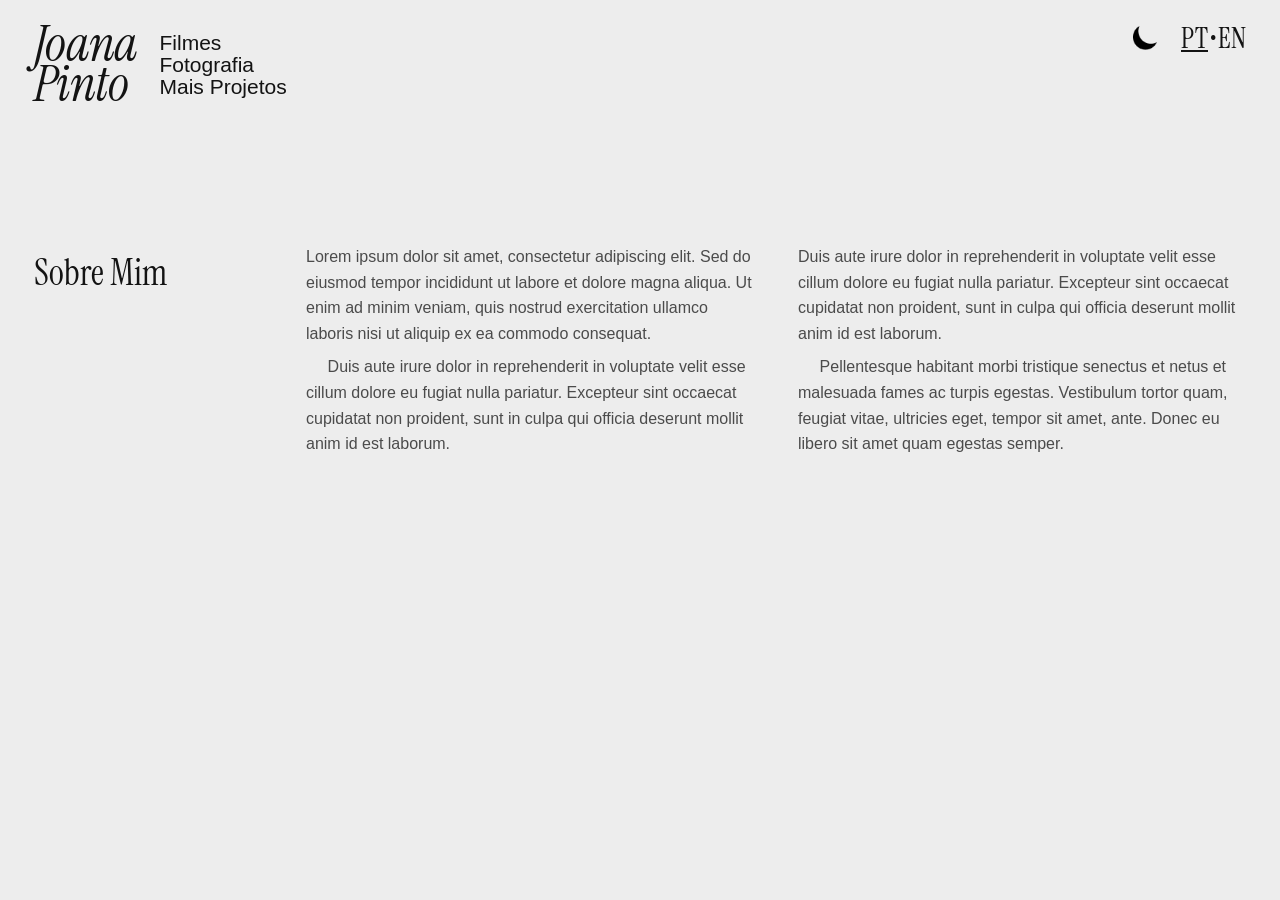
==== index.html @ e05574d4 "initial commit" ====
<!DOCTYPE html>
<html lang="pt">
<head>
    <meta charset="UTF-8">
    <meta name="viewport" content="width=device-width, initial-scale=1.0">
    <title>Joana Pinto | Portfolio</title>
    <link rel="icon" type="image/png" href="assets/icons/favicon.png">
    <link rel="preconnect" href="https://fonts.googleapis.com">
    <link rel="preconnect" href="https://fonts.gstatic.com" crossorigin>
    <link href="https://fonts.googleapis.com/css2?family=Instrument+Serif:ital@0;1&display=swap" rel="stylesheet">
    <link rel="stylesheet" href="styles/styles.css">
</head>
<body>
    <div class="page">
        <header class="site-header">
            <div class="brand">
                <div class="brand-name" data-i18n-html="brand.name">Joana<br>Pinto</div>
                <nav class="primary-nav">
                    <a href="pages/filmes.html" data-i18n="nav.filmes">Filmes</a>
                    <a href="pages/fotografia.html" data-i18n="nav.fotografia">Fotografia</a>
                    <a href="pages/mais-projetos.html" data-i18n="nav.projetos">Mais Projetos</a>
                </nav>
            </div>
            <div class="header-tools">
                <button class="theme-toggle" type="button" aria-label="Toggle theme" data-theme-toggle>
                    <img src="assets/icons/sun.png" alt="" class="icon icon-sun" aria-hidden="true">
                    <img src="assets/icons/moon.png" alt="" class="icon icon-moon" aria-hidden="true">
                </button>
                <button class="lang-toggle" type="button" data-lang-toggle>PT<span aria-hidden="true">&bull;</span>EN</button>
            </div>
        </header>

        <main>
            <section class="about" id="sobre">
                <h1 data-i18n="home.aboutTitle">Sobre Mim</h1>
                <div class="about-columns">
                    <div class="about-column">
                        <p data-i18n="home.about.p1">
                            Lorem ipsum dolor sit amet, consectetur adipiscing elit. Sed do eiusmod tempor
                            incididunt ut labore et dolore magna aliqua. Ut enim ad minim veniam, quis nostrud
                            exercitation ullamco laboris nisi ut aliquip ex ea commodo consequat.
                        </p>
                        <p class="indented" data-i18n="home.about.p2">
                            Duis aute irure dolor in reprehenderit in voluptate velit esse cillum dolore eu fugiat
                            nulla pariatur. Excepteur sint occaecat cupidatat non proident, sunt in culpa qui officia
                            deserunt mollit anim id est laborum.
                        </p>
                    </div>
                    <div class="about-column">
                        <p data-i18n="home.about.p3">
                            Duis aute irure dolor in reprehenderit in voluptate velit esse cillum dolore eu fugiat
                            nulla pariatur. Excepteur sint occaecat cupidatat non proident, sunt in culpa qui officia
                            deserunt mollit anim id est laborum.
                        </p>
                        <p class="indented" data-i18n="home.about.p4">
                            Pellentesque habitant morbi tristique senectus et netus et malesuada fames ac turpis
                            egestas. Vestibulum tortor quam, feugiat vitae, ultricies eget, tempor sit amet, ante.
                            Donec eu libero sit amet quam egestas semper.
                        </p>
                    </div>
                </div>
            </section>
        </main>
    </div>
    <script src="js/main.js"></script>
</body>
</html>
---- styles/styles.css ----
* {
	box-sizing: border-box;
	margin: 0;
	padding: 0;
}

:root {
	--bg: #ededed;
	--ink: #131313;
	--ink-muted: #4b4b4b;
	--paper: #f6f4f0;
	--paper-glow: #fbfaf7;
	--accent: #0d0d0d;
	--border: rgba(10, 10, 10, 0.12);
	--max-width: 1160px;
}

body {
	font-family: "Helvetica Neue", Helvetica, Arial, sans-serif;
	color: var(--ink);
	background: var(--bg);
	min-height: 100vh;
	line-height: 1.6;
	transition: background-color 320ms ease, color 320ms ease;
}

body.theme-dark {
	--bg: #121110;
	--ink: #ededed;
	--ink-muted: #d4d4d4;
	--border: rgba(237, 237, 237, 0.35);
}

.page {
	max-width: none;
	margin: 0;
	padding: 24px 34px 96px;
}

.site-header {
	display: flex;
	align-items: flex-start;
	justify-content: space-between;
	gap: 24px;
}

.brand {
	display: flex;
	align-items: flex-start;
	gap: 22px;
}

.brand-name {
	font-family: "Instrument Serif", "Times New Roman", serif;
	font-size: 50px;
	line-height: 0.8;
	letter-spacing: -0.7px;
	font-style: italic;
}

.primary-nav {
	display: flex;
	flex-direction: column;
	gap: 0;
	font-size: 21px;
	font-family: "Helvetica Neue", Helvetica, Arial, sans-serif;
	font-weight: 400;
	line-height: 1.05;
	margin-top: 8px;
}

.primary-nav a {
	color: var(--ink);
	text-decoration: none;
}

.primary-nav a:hover,
.primary-nav a:focus {
	text-decoration: underline;
}

.header-tools {
	display: flex;
	align-items: center;
	gap: 20px;
}

.theme-toggle {
	display: inline-flex;
	align-items: center;
	justify-content: center;
	width: 30px;
	height: 30px;
	position: relative;
	overflow: hidden;
	padding: 0;
	border: 0;
	background: transparent;
	cursor: pointer;
}

.theme-toggle .icon {
	position: absolute;
	inset: 0;
	width: 28px;
	height: 28px;
	object-fit: contain;
	transition: opacity 360ms ease, transform 360ms ease, filter 360ms ease;
}

.theme-toggle .icon-moon {
	width: 24px;
	height: 24px;
	inset: 2px;
}

body:not(.theme-dark) .theme-toggle .icon-sun {
	opacity: 0;
	transform: scale(0.88);
}

body:not(.theme-dark) .theme-toggle .icon-moon {
	opacity: 1;
	transform: scale(1);
}

body.theme-dark .theme-toggle .icon-moon {
	opacity: 0;
	transform: scale(0.88);
}

body.theme-dark .theme-toggle .icon-sun {
	opacity: 1;
	transform: scale(1);
}

body.theme-dark .theme-toggle .icon {
	filter: invert(1);
}

.lang-toggle {
	font-family: "Instrument Serif", "Times New Roman", serif;
	font-size: 28px;
	background: none;
	border: none;
	color: var(--ink);
	letter-spacing: 0;
	line-height: 1;
	cursor: pointer;
}

.lang-toggle .lang-sep {
	padding: 0 1px;
}

.lang-option {
	text-decoration: none;
}

.lang-option.is-active {
	text-decoration: underline;
	text-underline-offset: 2px;
}

.about {
	margin-top: 140px;
	display: grid;
	grid-template-columns: minmax(150px, 220px) 1fr;
	gap: 52px;
	align-items: start;
}

.about h1 {
	font-family: "Instrument Serif", "Times New Roman", serif;
	font-size: 36px;
	font-weight: 400;
}

.about-columns {
	display: grid;
	grid-template-columns: repeat(2, minmax(0, 1fr));
	gap: 44px;
	color: var(--ink-muted);
	font-size: 16px;
}

.about-column {
	display: flex;
	flex-direction: column;
	gap: 8px;
}

.about-columns p {
	max-width: none;
}

.about-columns .indented {
	text-indent: 1.35em;
}

.page-title {
	font-family: "Instrument Serif", "Times New Roman", serif;
	font-size: 56px;
	line-height: 0.9;
	letter-spacing: -0.6px;
	font-style: italic;
	font-weight: 400;
}

.filmes-brand {
	gap: 22px;
}

.brand-home-link {
	text-decoration: none;
	color: inherit;
}

.films-list {
	margin-top: 106px;
	border-bottom: 2px solid var(--ink);
}

.films-list-title {
	font-family: "Instrument Serif", "Times New Roman", serif;
	font-size: 64px;
	font-style: italic;
	font-weight: 400;
	line-height: 0.9;
	margin-bottom: 22px;
}

.film-row {
	display: grid;
	grid-template-columns: 270px minmax(120px, 160px) minmax(280px, 540px);
	gap: 16px;
	align-items: start;
	padding: 13px 0;
	border-bottom: 2px solid var(--ink);
}

.film-row:last-child {
	border-bottom: none;
}

.film-thumb {
	width: 100%;
	height: 176px;
	object-fit: cover;
	filter: grayscale(100%);
}

.film-name {
	font-family: "Instrument Serif", "Times New Roman", serif;
	font-weight: 400;
	font-size: 48px;
	line-height: 1;
}

.film-copy {
	font-size: 16px;
	line-height: 1.2;
	font-weight: 400;
	letter-spacing: 0;
	max-width: 340px;
	margin-left: 170px;
}

.primary-nav a,
.lang-toggle,
.about h1,
.about-columns,
.films-list,
.films-list-title,
.film-row,
.film-name,
.film-copy {
	transition: color 360ms ease, border-color 360ms ease, background-color 360ms ease;
}

@media (max-width: 900px) {
	.page {
		padding: 14px 24px 72px;
	}

	.site-header {
		flex-direction: column;
		align-items: flex-start;
	}

	.brand {
		width: 100%;
		justify-content: space-between;
		gap: 24px;
		flex-wrap: wrap;
	}

	.primary-nav {
		font-size: 19px;
		gap: 1px;
	}

	.about {
		margin-top: 96px;
		grid-template-columns: 1fr;
		gap: 32px;
	}

	.about-columns {
		grid-template-columns: 1fr 1fr;
		gap: 34px;
	}

	.films-list {
		margin-top: 78px;
	}

	.films-list-title {
		font-size: 40px;
	}

	.film-row {
		grid-template-columns: 220px minmax(120px, 140px) 1fr;
	}

	.film-thumb {
		height: 160px;
	}

	.film-name {
		font-size: 42px;
	}

	.film-copy {
		font-size: 15px;
		max-width: 300px;
		margin-left: 88px;
		line-height: 1.2;
	}
}

@media (max-width: 640px) {
	.page {
		padding: 10px 20px 56px;
	}

	.brand {
		flex-direction: column;
		align-items: flex-start;
	}

	.header-tools {
		width: 100%;
		justify-content: space-between;
	}

	.about-columns {
		grid-template-columns: 1fr;
	}

	.about-columns p {
		max-width: none;
	}

	.page-title {
		font-size: 44px;
	}

	.filmes-brand {
		gap: 10px;
	}

	.films-list {
		margin-top: 62px;
	}

	.films-list-title {
		font-size: 36px;
		margin-bottom: 8px;
	}

	.film-row {
		grid-template-columns: 1fr;
		gap: 10px;
	}

	.film-thumb {
		height: 230px;
	}

	.film-name {
		font-size: 38px;
	}

	.film-copy {
		font-size: 16px;
		max-width: none;
		margin-left: 0;
		line-height: 1.15;
	}
}
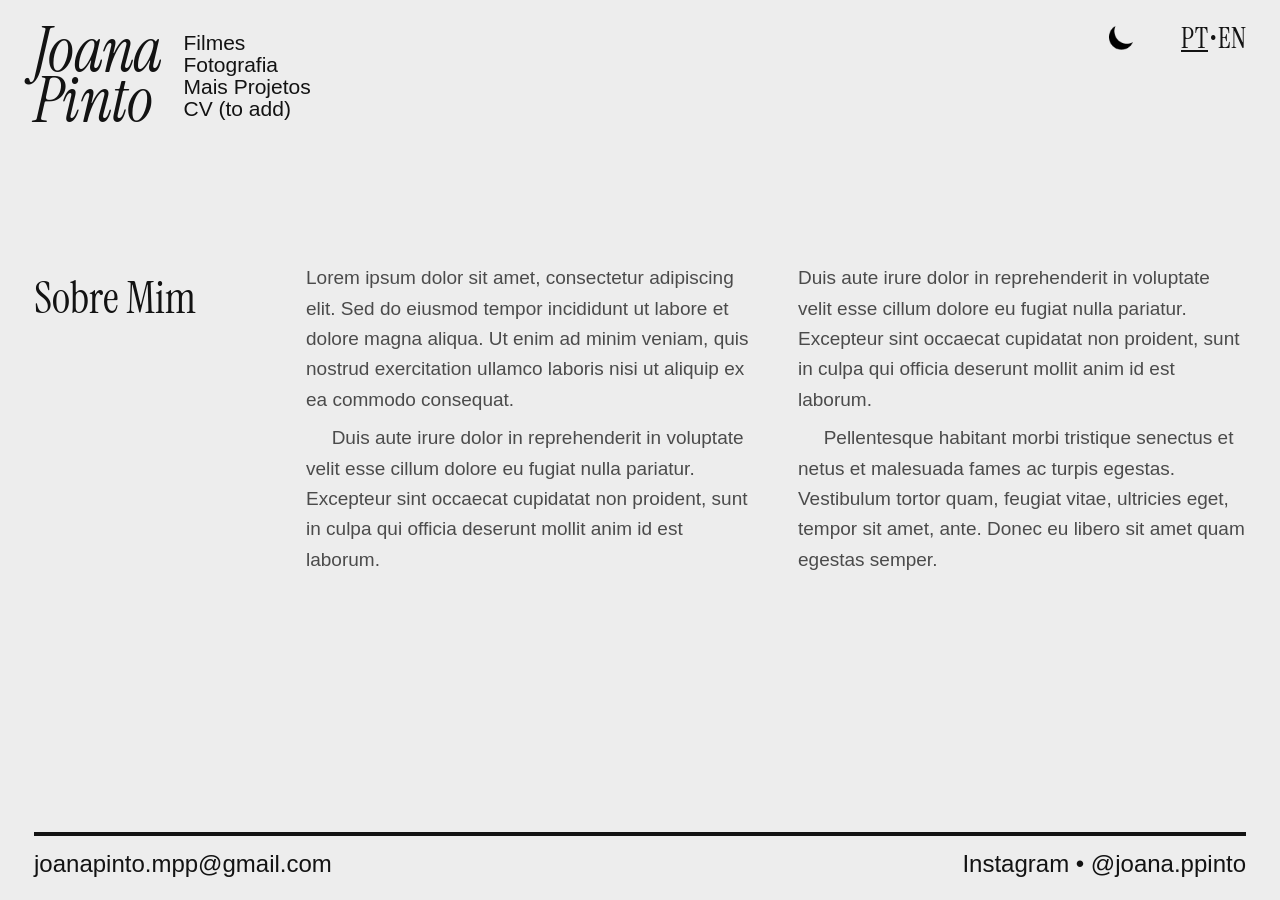
==== commit 721db57d: "some project pages added, skeleton of the site finished" ====
--- a/index.html
+++ b/index.html
@@ -3,6 +3,13 @@
 <head>
     <meta charset="UTF-8">
     <meta name="viewport" content="width=device-width, initial-scale=1.0">
+    <script>
+        (() => {
+            const stored = localStorage.getItem("joana-theme");
+            const dark = stored ? stored === "dark" : window.matchMedia("(prefers-color-scheme: dark)").matches;
+            if (dark) document.documentElement.classList.add("theme-dark");
+        })();
+    </script>
     <title>Joana Pinto | Portfolio</title>
     <link rel="icon" type="image/png" href="assets/icons/favicon.png">
     <link rel="preconnect" href="https://fonts.googleapis.com">
@@ -10,7 +17,7 @@
     <link href="https://fonts.googleapis.com/css2?family=Instrument+Serif:ital@0;1&display=swap" rel="stylesheet">
     <link rel="stylesheet" href="styles/styles.css">
 </head>
-<body>
+<body class="home-page">
     <div class="page">
         <header class="site-header">
             <div class="brand">
@@ -19,6 +26,7 @@
                     <a href="pages/filmes.html" data-i18n="nav.filmes">Filmes</a>
                     <a href="pages/fotografia.html" data-i18n="nav.fotografia">Fotografia</a>
                     <a href="pages/mais-projetos.html" data-i18n="nav.projetos">Mais Projetos</a>
+                    <a href="#" data-cv-download data-i18n="nav.cv">CV</a>
                 </nav>
             </div>
             <div class="header-tools">
@@ -61,6 +69,10 @@
                 </div>
             </section>
         </main>
+		<footer class="site-footer">
+			<p class="site-footer-item">joanapinto.mpp@gmail.com</p>
+			<p class="site-footer-item">Instagram • @joana.ppinto</p>
+		</footer>
     </div>
     <script src="js/main.js"></script>
 </body>
--- a/styles/styles.css
+++ b/styles/styles.css
@@ -13,6 +13,13 @@
 	--accent: #0d0d0d;
 	--border: rgba(10, 10, 10, 0.12);
 	--max-width: 1160px;
+	--theme-transition: 220ms ease-in-out;
+	--rule-thickness: 4px;
+}
+
+html.theme-no-transition,
+html.theme-no-transition * {
+	transition: none !important;
 }
 
 body {
@@ -20,11 +27,13 @@
 	color: var(--ink);
 	background: var(--bg);
 	min-height: 100vh;
+	display: flex;
 	line-height: 1.6;
-	transition: background-color 320ms ease, color 320ms ease;
-}
-
-body.theme-dark {
+	transition: background-color var(--theme-transition), color var(--theme-transition);
+}
+
+body.theme-dark,
+html.theme-dark body {
 	--bg: #121110;
 	--ink: #ededed;
 	--ink-muted: #d4d4d4;
@@ -34,7 +43,11 @@
 .page {
 	max-width: none;
 	margin: 0;
-	padding: 24px 34px 96px;
+	padding: 24px 34px 24px;
+	width: 100%;
+	display: flex;
+	flex-direction: column;
+	min-height: 100vh;
 }
 
 .site-header {
@@ -52,10 +65,12 @@
 
 .brand-name {
 	font-family: "Instrument Serif", "Times New Roman", serif;
-	font-size: 50px;
+	font-size: 62px;
 	line-height: 0.8;
 	letter-spacing: -0.7px;
 	font-style: italic;
+	position: relative;
+	top: 2px;
 }
 
 .primary-nav {
@@ -82,7 +97,7 @@
 .header-tools {
 	display: flex;
 	align-items: center;
-	gap: 20px;
+	gap: 44px;
 }
 
 .theme-toggle {
@@ -172,7 +187,7 @@
 
 .about h1 {
 	font-family: "Instrument Serif", "Times New Roman", serif;
-	font-size: 36px;
+	font-size: 44px;
 	font-weight: 400;
 }
 
@@ -181,7 +196,7 @@
 	grid-template-columns: repeat(2, minmax(0, 1fr));
 	gap: 44px;
 	color: var(--ink-muted);
-	font-size: 16px;
+	font-size: 19px;
 }
 
 .about-column {
@@ -218,7 +233,7 @@
 
 .films-list {
 	margin-top: 106px;
-	border-bottom: 2px solid var(--ink);
+	border-bottom: 0;
 }
 
 .films-list-title {
@@ -227,16 +242,16 @@
 	font-style: italic;
 	font-weight: 400;
 	line-height: 0.9;
-	margin-bottom: 22px;
+	margin-bottom: 12px;
 }
 
 .film-row {
 	display: grid;
 	grid-template-columns: 270px minmax(120px, 160px) minmax(280px, 540px);
-	gap: 16px;
+	gap: 24px;
 	align-items: start;
 	padding: 13px 0;
-	border-bottom: 2px solid var(--ink);
+	border-bottom: var(--rule-thickness) solid var(--ink);
 }
 
 .film-row:last-child {
@@ -247,7 +262,6 @@
 	width: 100%;
 	height: 176px;
 	object-fit: cover;
-	filter: grayscale(100%);
 }
 
 .film-name {
@@ -255,6 +269,30 @@
 	font-weight: 400;
 	font-size: 48px;
 	line-height: 1;
+}
+
+.project-title-group {
+	display: flex;
+	flex-direction: column;
+	gap: 2px;
+}
+
+.project-subtitle {
+	font-family: "Instrument Serif", "Times New Roman", serif;
+	font-size: 24px;
+	font-style: italic;
+	font-weight: 400;
+	line-height: 1.05;
+}
+
+.film-name-link {
+	color: inherit;
+	text-decoration: none;
+}
+
+.film-name-link:hover,
+.film-name-link:focus {
+	text-decoration: underline;
 }
 
 .film-copy {
@@ -263,19 +301,198 @@
 	font-weight: 400;
 	letter-spacing: 0;
 	max-width: 340px;
-	margin-left: 170px;
-}
-
-.primary-nav a,
-.lang-toggle,
-.about h1,
-.about-columns,
-.films-list,
-.films-list-title,
-.film-row,
-.film-name,
-.film-copy {
-	transition: color 360ms ease, border-color 360ms ease, background-color 360ms ease;
+	margin-left: 220px;
+}
+
+.site-footer {
+	border-top: var(--rule-thickness) solid var(--ink);
+	margin-top: auto;
+	padding-top: 12px;
+	font-family: "Helvetica Neue", Helvetica, Arial, sans-serif;
+	font-size: 24px;
+	line-height: 1;
+	display: flex;
+	align-items: baseline;
+	justify-content: space-between;
+	gap: 44px;
+	flex-wrap: wrap;
+}
+
+.filme-projeto-page .site-footer,
+.home-page .site-footer {
+	padding-top: 16px;
+}
+
+.filme-projeto-page main {
+	padding-bottom: 84px;
+}
+
+.site-footer-item {
+	white-space: nowrap;
+}
+
+.project-gallery-page {
+	margin-top: 72px;
+}
+
+.analogicos-page .films-list-title {
+	margin-bottom: 34px;
+}
+
+.film-project-page {
+	margin-top: 72px;
+}
+
+.film-project-page .film-detail {
+	margin-top: 0;
+	padding-top: 0;
+	border-top: 0;
+}
+
+.film-detail {
+	margin-top: 42px;
+	padding-top: 10px;
+	border-top: var(--rule-thickness) solid var(--ink);
+}
+
+.film-detail-hero {
+	width: 100%;
+	max-height: 72vh;
+	object-fit: cover;
+	display: block;
+}
+
+.film-detail-meta {
+	margin-top: 22px;
+	display: grid;
+	grid-template-columns: minmax(200px, 260px) minmax(0, 560px);
+	gap: 20px;
+	align-items: start;
+}
+
+.film-detail-title {
+	font-family: "Instrument Serif", "Times New Roman", serif;
+	font-size: 48px;
+	font-weight: 400;
+	line-height: 1;
+}
+
+.film-detail-copy {
+	font-size: 22px;
+	line-height: 1.2;
+	font-family: "Helvetica Neue", Helvetica, Arial, sans-serif;
+	max-width: 560px;
+}
+
+.film-detail-thumbs {
+	margin-top: 30px;
+	display: grid;
+	grid-template-columns: repeat(4, minmax(0, 1fr));
+	gap: 16px;
+}
+
+.film-thumb-button {
+	display: block;
+	padding: 0;
+	border: 0;
+	background: transparent;
+	cursor: pointer;
+	opacity: 0.88;
+}
+
+.film-thumb-button.is-active {
+	opacity: 1;
+	outline: 2px solid var(--ink);
+	outline-offset: 2px;
+}
+
+.film-thumb-preview {
+	width: 100%;
+	aspect-ratio: 16 / 9;
+	object-fit: cover;
+	display: block;
+}
+
+.film-detail-preview-wrap {
+	margin-top: 16px;
+	max-width: min(760px, 100%);
+}
+
+.film-detail-preview {
+	width: 100%;
+	aspect-ratio: 16 / 9;
+	object-fit: cover;
+	display: block;
+}
+
+.analog-gallery {
+	display: grid;
+	grid-template-columns: repeat(3, minmax(0, 1fr));
+	gap: 14px;
+}
+
+.gallery-image {
+	width: 100%;
+	aspect-ratio: 4 / 3;
+	object-fit: cover;
+	cursor: default;
+}
+
+.analog-gallery .gallery-image {
+	cursor: zoom-in;
+}
+
+.lightbox {
+	position: fixed;
+	inset: 0;
+	background: rgba(0, 0, 0, 0.9);
+	display: none;
+	align-items: center;
+	justify-content: center;
+	z-index: 9999;
+	padding: 28px;
+}
+
+.lightbox.is-open {
+	display: flex;
+}
+
+.lightbox-image {
+	max-width: min(1200px, 90vw);
+	max-height: 88vh;
+	object-fit: contain;
+	box-shadow: 0 20px 80px rgba(0, 0, 0, 0.5);
+}
+
+.lightbox-control {
+	position: absolute;
+	border: 0;
+	background: transparent;
+	color: #fff;
+	font-size: 40px;
+	line-height: 1;
+	padding: 0;
+	cursor: pointer;
+	text-shadow: 0 2px 10px rgba(0, 0, 0, 0.55);
+}
+
+.lightbox-control.prev {
+	left: 16px;
+}
+
+.lightbox-control.next {
+	right: 16px;
+}
+
+.lightbox-control.close {
+	top: 14px;
+	right: 14px;
+	font-size: 34px;
+}
+
+body.theme-animated,
+body.theme-animated * {
+	transition: color var(--theme-transition), border-color var(--theme-transition), background-color var(--theme-transition), opacity var(--theme-transition), outline-color var(--theme-transition);
 }
 
 @media (max-width: 900px) {
@@ -306,36 +523,73 @@
 		gap: 32px;
 	}
 
+	.about h1 {
+		font-size: 38px;
+	}
+
 	.about-columns {
 		grid-template-columns: 1fr 1fr;
 		gap: 34px;
+		font-size: 17px;
 	}
 
 	.films-list {
 		margin-top: 78px;
 	}
 
+	.film-project-page,
+	.project-gallery-page {
+		margin-top: 58px;
+	}
+
 	.films-list-title {
 		font-size: 40px;
 	}
 
+	.project-subtitle {
+		font-size: 22px;
+	}
+
 	.film-row {
 		grid-template-columns: 220px minmax(120px, 140px) 1fr;
 	}
 
 	.film-thumb {
 		height: 160px;
-	}
-
-	.film-name {
-		font-size: 42px;
 	}
 
 	.film-copy {
 		font-size: 15px;
 		max-width: 300px;
-		margin-left: 88px;
+		margin-left: 130px;
 		line-height: 1.2;
+	}
+
+	.film-detail-title {
+		font-size: 42px;
+	}
+
+	.film-detail-copy {
+		font-size: 18px;
+		max-width: 100%;
+	}
+
+	.film-detail-meta {
+		grid-template-columns: 1fr;
+		gap: 12px;
+	}
+
+	.film-detail-thumbs {
+		grid-template-columns: repeat(2, minmax(0, 1fr));
+	}
+
+	.site-footer {
+		font-size: 20px;
+		gap: 18px;
+	}
+
+	.analog-gallery {
+		grid-template-columns: repeat(2, minmax(0, 1fr));
 	}
 }
 
@@ -362,6 +616,14 @@
 		max-width: none;
 	}
 
+	.about h1 {
+		font-size: 34px;
+	}
+
+	.about-columns {
+		font-size: 16px;
+	}
+
 	.page-title {
 		font-size: 44px;
 	}
@@ -372,11 +634,20 @@
 
 	.films-list {
 		margin-top: 62px;
+	}
+
+	.film-project-page,
+	.project-gallery-page {
+		margin-top: 44px;
 	}
 
 	.films-list-title {
 		font-size: 36px;
 		margin-bottom: 8px;
+	}
+
+	.project-subtitle {
+		font-size: 18px;
 	}
 
 	.film-row {
@@ -398,4 +669,40 @@
 		margin-left: 0;
 		line-height: 1.15;
 	}
-}
+
+	.film-detail {
+		margin-top: 26px;
+	}
+
+	.film-detail-title {
+		font-size: 38px;
+	}
+
+	.film-detail-copy {
+		font-size: 16px;
+		line-height: 1.2;
+	}
+
+	.film-detail-thumbs {
+		grid-template-columns: 1fr;
+	}
+
+	.site-footer {
+		font-size: 16px;
+		line-height: 1.2;
+		gap: 10px;
+	}
+
+	.site-footer-item {
+		white-space: normal;
+	}
+
+	.analog-gallery {
+		grid-template-columns: 1fr;
+	}
+
+	.lightbox-control {
+		font-size: 28px;
+		padding: 8px 10px;
+	}
+}
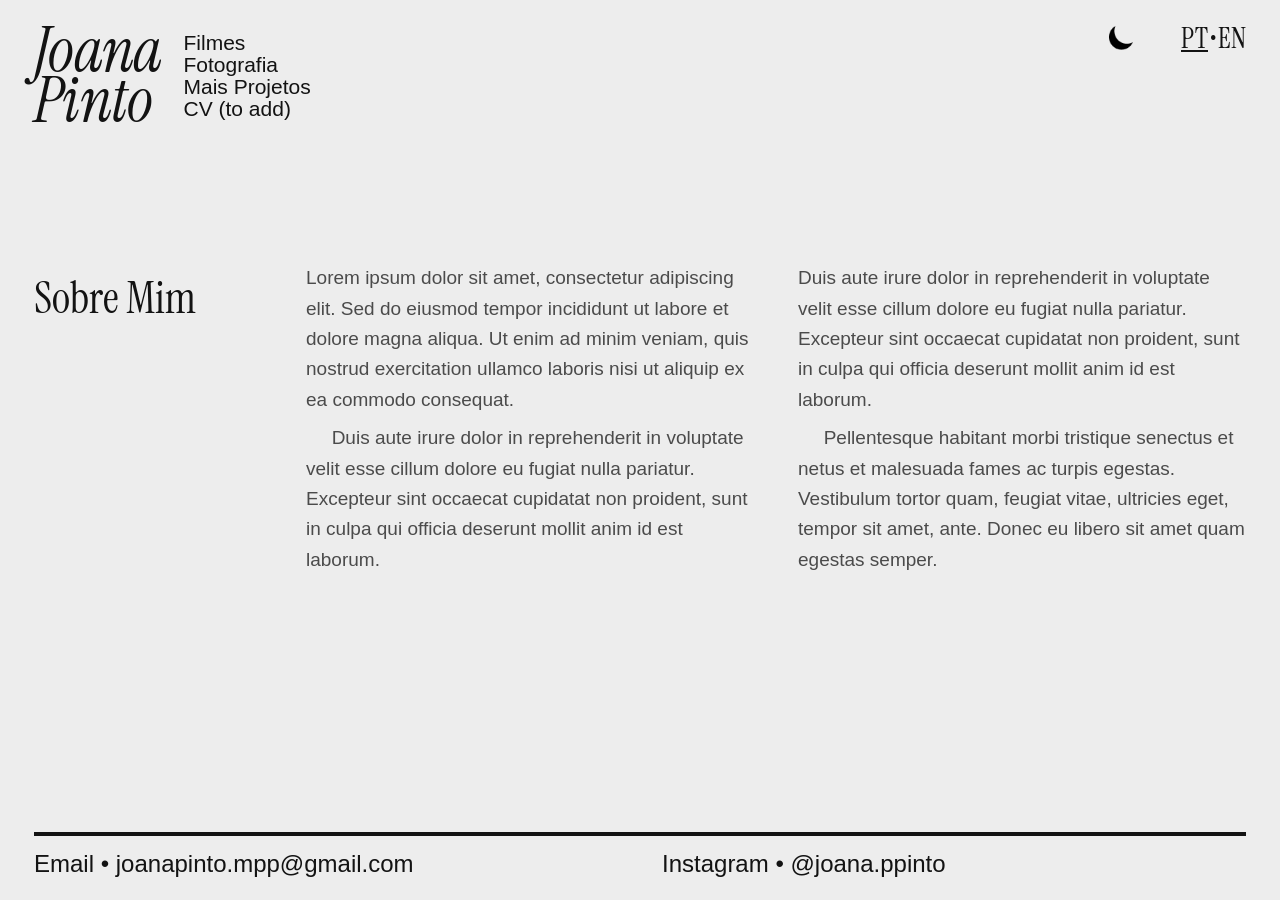
==== commit ee72cdf2: "changed footer" ====
--- a/index.html
+++ b/index.html
@@ -70,7 +70,7 @@
             </section>
         </main>
 		<footer class="site-footer">
-			<p class="site-footer-item">joanapinto.mpp@gmail.com</p>
+			<p class="site-footer-item">Email • joanapinto.mpp@gmail.com</p>
 			<p class="site-footer-item">Instagram • @joana.ppinto</p>
 		</footer>
     </div>
--- a/styles/styles.css
+++ b/styles/styles.css
@@ -311,11 +311,10 @@
 	font-family: "Helvetica Neue", Helvetica, Arial, sans-serif;
 	font-size: 24px;
 	line-height: 1;
-	display: flex;
+	display: grid;
+	grid-template-columns: minmax(0, 1fr) minmax(0, 1fr);
 	align-items: baseline;
-	justify-content: space-between;
 	gap: 44px;
-	flex-wrap: wrap;
 }
 
 .filme-projeto-page .site-footer,
@@ -329,6 +328,10 @@
 
 .site-footer-item {
 	white-space: nowrap;
+}
+
+.site-footer-item:last-child {
+	justify-self: start;
 }
 
 .project-gallery-page {
@@ -690,6 +693,7 @@
 	.site-footer {
 		font-size: 16px;
 		line-height: 1.2;
+		grid-template-columns: 1fr;
 		gap: 10px;
 	}
 
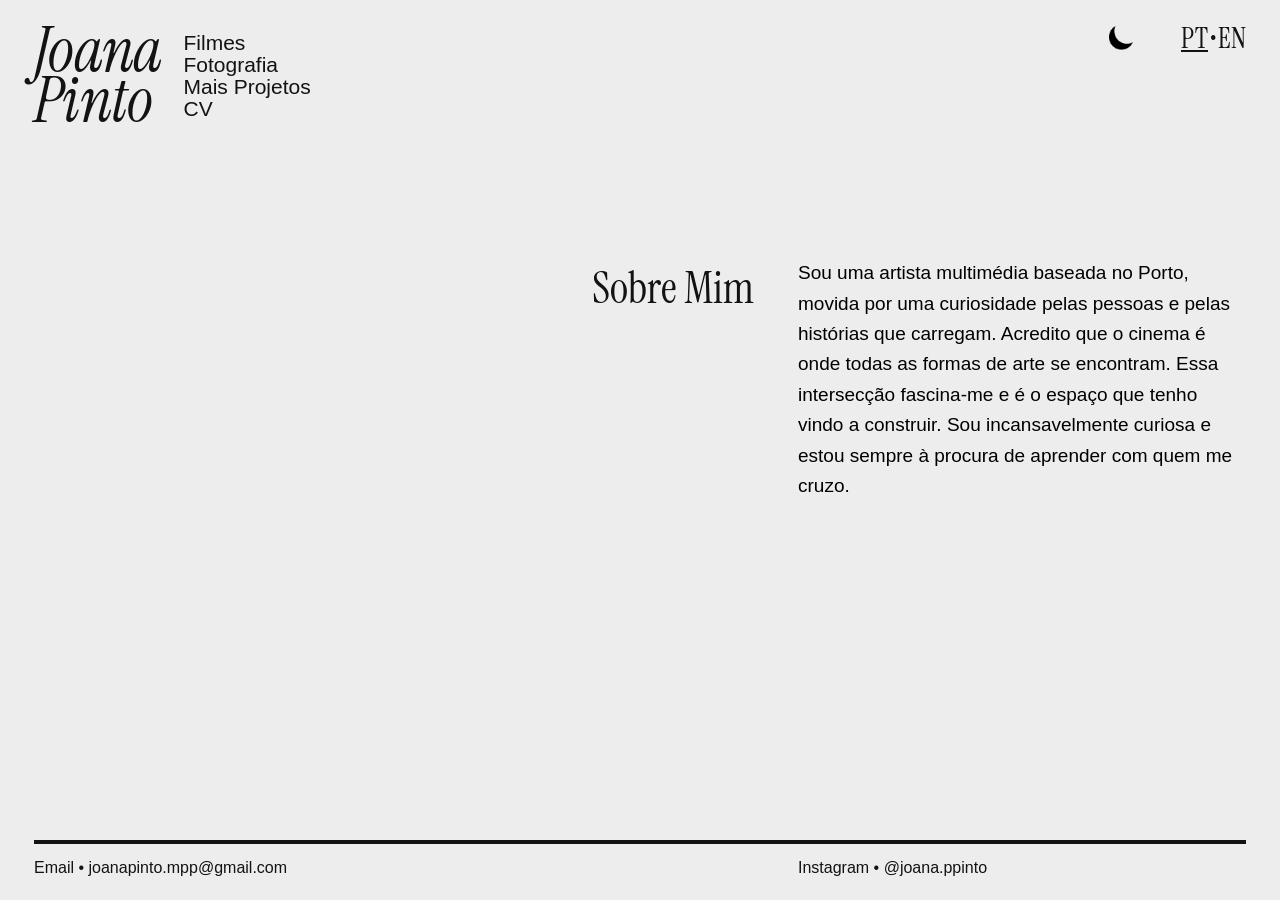
==== commit 3efb2c23: "entre nós/about me" ====
--- a/index.html
+++ b/index.html
@@ -44,26 +44,7 @@
                 <div class="about-columns">
                     <div class="about-column">
                         <p data-i18n="home.about.p1">
-                            Lorem ipsum dolor sit amet, consectetur adipiscing elit. Sed do eiusmod tempor
-                            incididunt ut labore et dolore magna aliqua. Ut enim ad minim veniam, quis nostrud
-                            exercitation ullamco laboris nisi ut aliquip ex ea commodo consequat.
-                        </p>
-                        <p class="indented" data-i18n="home.about.p2">
-                            Duis aute irure dolor in reprehenderit in voluptate velit esse cillum dolore eu fugiat
-                            nulla pariatur. Excepteur sint occaecat cupidatat non proident, sunt in culpa qui officia
-                            deserunt mollit anim id est laborum.
-                        </p>
-                    </div>
-                    <div class="about-column">
-                        <p data-i18n="home.about.p3">
-                            Duis aute irure dolor in reprehenderit in voluptate velit esse cillum dolore eu fugiat
-                            nulla pariatur. Excepteur sint occaecat cupidatat non proident, sunt in culpa qui officia
-                            deserunt mollit anim id est laborum.
-                        </p>
-                        <p class="indented" data-i18n="home.about.p4">
-                            Pellentesque habitant morbi tristique senectus et netus et malesuada fames ac turpis
-                            egestas. Vestibulum tortor quam, feugiat vitae, ultricies eget, tempor sit amet, ante.
-                            Donec eu libero sit amet quam egestas semper.
+                            Sou uma artista multimédia baseada no Porto, movida por uma curiosidade pelas pessoas e pelas histórias que carregam. Acredito que o cinema é onde todas as formas de arte se encontram. Essa intersecção fascina-me e é o espaço que tenho vindo a construir. Sou incansavelmente curiosa e estou sempre à procura de aprender com quem me cruzo.
                         </p>
                     </div>
                 </div>
--- a/styles/styles.css
+++ b/styles/styles.css
@@ -181,14 +181,47 @@
 	margin-top: 140px;
 	display: grid;
 	grid-template-columns: minmax(150px, 220px) 1fr;
-	gap: 52px;
+	gap: 24px;
 	align-items: start;
+}
+
+.home-page .about {
+	width: 100%;
+	margin-left: 0;
+	margin-top: 135px;
+	padding-left: 0;
+	grid-template-columns: minmax(150px, 220px) 52px minmax(0, 1fr) 44px minmax(360px, 1fr);
+	gap: 0;
+}
+
+.home-page .about h1 {
+	grid-column: 3;
+	justify-self: end;
+	align-self: start;
+	transform: none;
+	position: relative;
+	top: -5px;
+}
+
+.home-page .about-columns {
+	grid-column: 5;
+	grid-template-columns: 1fr;
+	color: #000;
+}
+
+body.theme-dark .home-page .about-columns {
+	color: var(--ink);
+}
+
+.home-page .about-column {
+	grid-column: 1;
 }
 
 .about h1 {
 	font-family: "Instrument Serif", "Times New Roman", serif;
 	font-size: 44px;
 	font-weight: 400;
+	justify-self: end;
 }
 
 .about-columns {
@@ -203,6 +236,7 @@
 	display: flex;
 	flex-direction: column;
 	gap: 8px;
+	grid-column: 2;
 }
 
 .about-columns p {
@@ -254,6 +288,10 @@
 	border-bottom: var(--rule-thickness) solid var(--ink);
 }
 
+.filmes-page .film-row {
+	grid-template-columns: 270px minmax(220px, 280px) minmax(240px, 1fr);
+}
+
 .film-row:last-child {
 	border-bottom: none;
 }
@@ -262,6 +300,11 @@
 	width: 100%;
 	height: 176px;
 	object-fit: cover;
+}
+
+.filmes-page .film-thumb {
+	height: auto;
+	aspect-ratio: 618 / 301;
 }
 
 .film-name {
@@ -269,6 +312,11 @@
 	font-weight: 400;
 	font-size: 48px;
 	line-height: 1;
+}
+
+.filmes-page .film-name {
+	font-size: 42px;
+	white-space: nowrap;
 }
 
 .project-title-group {
@@ -283,6 +331,10 @@
 	font-style: italic;
 	font-weight: 400;
 	line-height: 1.05;
+}
+
+.filmes-page .project-subtitle {
+	white-space: nowrap;
 }
 
 .film-name-link {
@@ -309,7 +361,7 @@
 	margin-top: auto;
 	padding-top: 12px;
 	font-family: "Helvetica Neue", Helvetica, Arial, sans-serif;
-	font-size: 24px;
+	font-size: 16px;
 	line-height: 1;
 	display: grid;
 	grid-template-columns: minmax(0, 1fr) minmax(0, 1fr);
@@ -334,6 +386,19 @@
 	justify-self: start;
 }
 
+.home-page .site-footer {
+	grid-template-columns: minmax(150px, 220px) 52px minmax(0, 1fr) 44px minmax(0, 1fr);
+	column-gap: 0;
+}
+
+.home-page .site-footer .site-footer-item:first-child {
+	grid-column: 1;
+}
+
+.home-page .site-footer .site-footer-item:last-child {
+	grid-column: 5;
+}
+
 .project-gallery-page {
 	margin-top: 72px;
 }
@@ -365,11 +430,33 @@
 	display: block;
 }
 
+.film-detail-video {
+	width: 100%;
+	aspect-ratio: 16 / 9;
+	border: 0;
+	display: block;
+}
+
+.film-detail-stills {
+	margin-top: 12px;
+	display: grid;
+	grid-template-columns: repeat(4, minmax(0, 1fr));
+	gap: 10px;
+}
+
+.film-detail-still {
+	width: 100%;
+	aspect-ratio: 405 / 229;
+	object-fit: cover;
+	display: block;
+	cursor: zoom-in;
+}
+
 .film-detail-meta {
 	margin-top: 22px;
 	display: grid;
-	grid-template-columns: minmax(200px, 260px) minmax(0, 560px);
-	gap: 20px;
+	grid-template-columns: minmax(140px, 210px) minmax(0, 1fr);
+	gap: 14px;
 	align-items: start;
 }
 
@@ -381,10 +468,105 @@
 }
 
 .film-detail-copy {
-	font-size: 22px;
+	font-size: 21px;
 	line-height: 1.2;
 	font-family: "Helvetica Neue", Helvetica, Arial, sans-serif;
 	max-width: 560px;
+}
+
+.film-detail-copy-columns {
+	display: grid;
+	grid-template-columns: repeat(2, minmax(0, 1fr));
+	gap: 18px;
+	max-width: none;
+}
+
+.film-detail-copy-columns .film-detail-copy {
+	max-width: none;
+}
+
+.film-detail-copy[data-i18n-html="filmes.item1.copy.col2"] {
+	display: flex;
+	flex-direction: column;
+	height: 100%;
+}
+
+.film-detail-credits {
+	margin-top: auto;
+	font-family: "Instrument Serif", "Times New Roman", serif;
+	font-size: 22px;
+	line-height: 1.05;
+	font-weight: 400;
+	display: block;
+}
+
+.film-detail-capa-wrap {
+	margin-top: 26px;
+	width: 68%;
+	max-width: 920px;
+}
+
+.film-detail-capa {
+	width: 100%;
+	aspect-ratio: 1256 / 889;
+	object-fit: cover;
+	display: block;
+	cursor: zoom-in;
+}
+
+.back-to-top {
+	position: fixed;
+	right: 22px;
+	bottom: 22px;
+	width: 64px;
+	height: 64px;
+	border: 0;
+	border-radius: 0;
+	background: transparent;
+	padding: 0;
+	cursor: pointer;
+	display: grid;
+	place-items: center;
+	opacity: 0;
+	visibility: hidden;
+	transform: translateY(10px);
+	transition: opacity 200ms ease, transform 200ms ease, visibility 200ms ease;
+	z-index: 1000;
+}
+
+.back-to-top-icon {
+	width: 44px;
+	height: 44px;
+	object-fit: contain;
+	display: block;
+}
+
+.back-to-top-icon.dark {
+	display: block;
+}
+
+.back-to-top-icon.light {
+	display: none;
+}
+
+body.theme-dark .back-to-top-icon.dark {
+	display: none;
+}
+
+body.theme-dark .back-to-top-icon.light {
+	display: block;
+}
+
+.back-to-top.is-visible {
+	opacity: 1;
+	visibility: visible;
+	transform: translateY(0);
+}
+
+.back-to-top:hover,
+.back-to-top:focus-visible {
+	transform: translateY(0) scale(1.06);
+	outline: none;
 }
 
 .film-detail-thumbs {
@@ -526,14 +708,26 @@
 		gap: 32px;
 	}
 
+	.home-page .about {
+		width: 100%;
+		margin-left: 0;
+		padding-left: 0;
+		grid-template-columns: 1fr;
+		gap: 32px;
+	}
+
 	.about h1 {
 		font-size: 38px;
 	}
 
 	.about-columns {
-		grid-template-columns: 1fr 1fr;
+		grid-template-columns: 1fr;
 		gap: 34px;
 		font-size: 17px;
+	}
+
+	.about-column {
+		grid-column: 1;
 	}
 
 	.films-list {
@@ -573,13 +767,26 @@
 	}
 
 	.film-detail-copy {
-		font-size: 18px;
+		font-size: 17px;
 		max-width: 100%;
 	}
 
+	.film-detail-copy-columns {
+		grid-template-columns: 1fr;
+	}
+
+	.film-detail-stills {
+		grid-template-columns: repeat(2, minmax(0, 1fr));
+	}
+
 	.film-detail-meta {
 		grid-template-columns: 1fr;
 		gap: 12px;
+	}
+
+	.film-detail-capa-wrap {
+		width: 100%;
+		max-width: 100%;
 	}
 
 	.film-detail-thumbs {
@@ -589,6 +796,16 @@
 	.site-footer {
 		font-size: 20px;
 		gap: 18px;
+	}
+
+	.home-page .site-footer {
+		grid-template-columns: minmax(0, 1fr) minmax(0, 1fr);
+		column-gap: 18px;
+	}
+
+	.home-page .site-footer .site-footer-item:first-child,
+	.home-page .site-footer .site-footer-item:last-child {
+		grid-column: auto;
 	}
 
 	.analog-gallery {
@@ -682,11 +899,15 @@
 	}
 
 	.film-detail-copy {
-		font-size: 16px;
+		font-size: 15px;
 		line-height: 1.2;
 	}
 
 	.film-detail-thumbs {
+		grid-template-columns: 1fr;
+	}
+
+	.film-detail-stills {
 		grid-template-columns: 1fr;
 	}
 
@@ -697,6 +918,15 @@
 		gap: 10px;
 	}
 
+	.home-page .site-footer {
+		grid-template-columns: 1fr;
+	}
+
+	.home-page .site-footer .site-footer-item:first-child,
+	.home-page .site-footer .site-footer-item:last-child {
+		grid-column: auto;
+	}
+
 	.site-footer-item {
 		white-space: normal;
 	}
@@ -709,4 +939,16 @@
 		font-size: 28px;
 		padding: 8px 10px;
 	}
-}
+
+	.back-to-top {
+		right: 16px;
+		bottom: 16px;
+		width: 54px;
+		height: 54px;
+	}
+
+	.back-to-top-icon {
+		width: 38px;
+		height: 38px;
+	}
+}
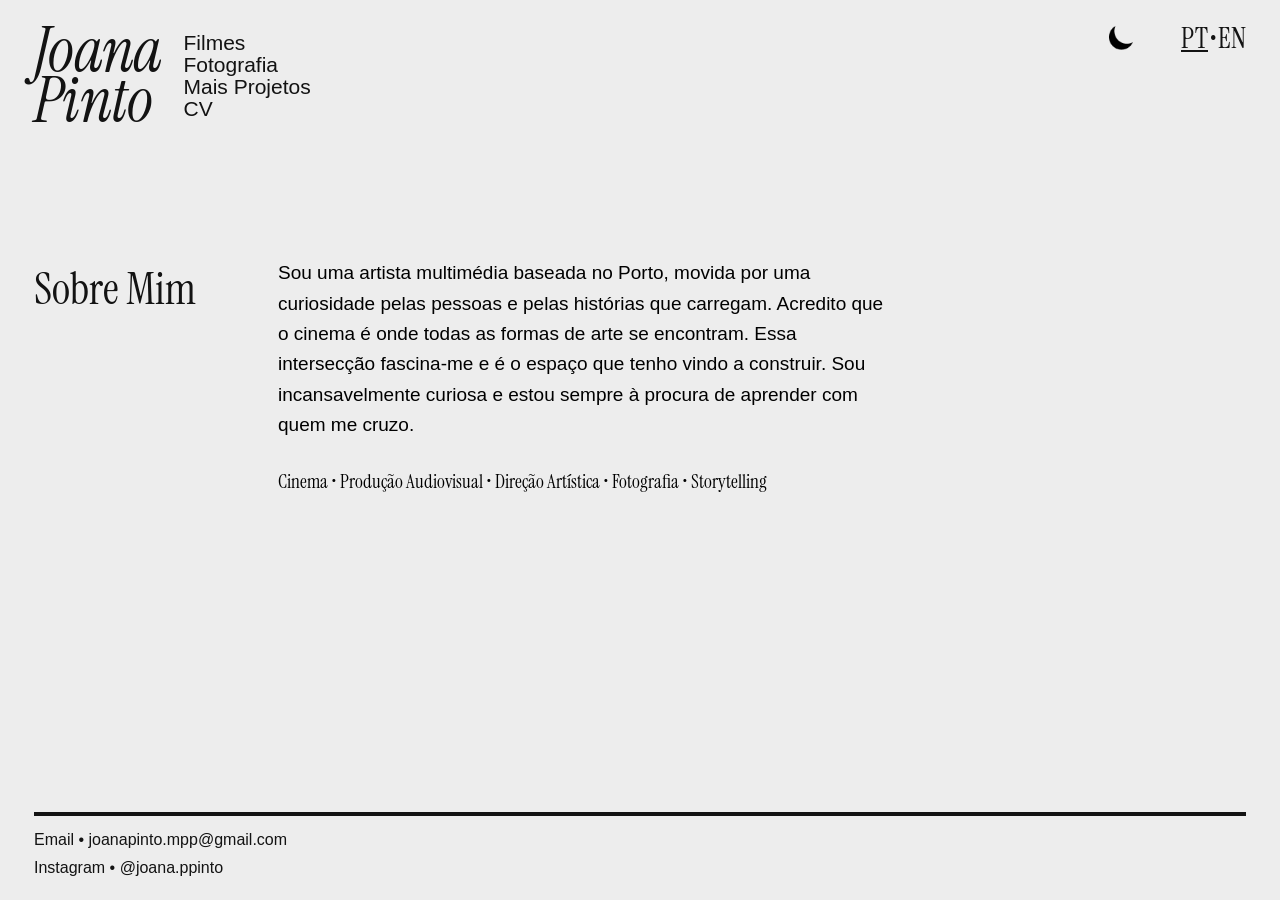
==== commit 155ea916: "2.0" ====
--- a/index.html
+++ b/index.html
@@ -43,7 +43,7 @@
                 <h1 data-i18n="home.aboutTitle">Sobre Mim</h1>
                 <div class="about-columns">
                     <div class="about-column">
-                        <p data-i18n="home.about.p1">
+                        <p data-i18n-html="home.about.p1">
                             Sou uma artista multimédia baseada no Porto, movida por uma curiosidade pelas pessoas e pelas histórias que carregam. Acredito que o cinema é onde todas as formas de arte se encontram. Essa intersecção fascina-me e é o espaço que tenho vindo a construir. Sou incansavelmente curiosa e estou sempre à procura de aprender com quem me cruzo.
                         </p>
                     </div>
@@ -51,8 +51,8 @@
             </section>
         </main>
 		<footer class="site-footer">
-			<p class="site-footer-item">Email • joanapinto.mpp@gmail.com</p>
-			<p class="site-footer-item">Instagram • @joana.ppinto</p>
+			<p class="site-footer-item">Email • <a href="mailto:joanapinto.mpp@gmail.com">joanapinto.mpp@gmail.com</a></p>
+			<p class="site-footer-item">Instagram • <a href="https://www.instagram.com/joana.ppinto/" target="_blank" rel="noopener noreferrer">@joana.ppinto</a></p>
 		</footer>
     </div>
     <script src="js/main.js"></script>
--- a/styles/styles.css
+++ b/styles/styles.css
@@ -190,31 +190,49 @@
 	margin-left: 0;
 	margin-top: 135px;
 	padding-left: 0;
-	grid-template-columns: minmax(150px, 220px) 52px minmax(0, 1fr) 44px minmax(360px, 1fr);
-	gap: 0;
+	grid-template-columns: minmax(140px, 220px) minmax(360px, 720px);
+	gap: 24px;
 }
 
 .home-page .about h1 {
-	grid-column: 3;
-	justify-self: end;
+	grid-column: 1;
+	justify-self: start;
 	align-self: start;
 	transform: none;
 	position: relative;
-	top: -5px;
+	top: -4px;
 }
 
 .home-page .about-columns {
-	grid-column: 5;
+	grid-column: 2;
 	grid-template-columns: 1fr;
+	max-width: 620px;
 	color: #000;
 }
 
 body.theme-dark .home-page .about-columns {
-	color: var(--ink);
+	color: var(--ink-muted);
+}
+
+html.theme-dark .home-page .about-columns {
+	color: var(--ink-muted);
 }
 
 .home-page .about-column {
 	grid-column: 1;
+}
+
+.home-page .about-column p {
+	max-width: 620px;
+}
+
+.about-services-line {
+	font-family: "Instrument Serif", "Times New Roman", serif;
+	font-size: 19px;
+	font-weight: 400;
+	line-height: 1.2;
+	letter-spacing: 0;
+	display: block;
 }
 
 .about h1 {
@@ -270,6 +288,10 @@
 	border-bottom: 0;
 }
 
+.fotografia-page .films-list {
+	padding-bottom: 28px;
+}
+
 .films-list-title {
 	font-family: "Instrument Serif", "Times New Roman", serif;
 	font-size: 64px;
@@ -302,6 +324,7 @@
 	object-fit: cover;
 }
 
+
 .filmes-page .film-thumb {
 	height: auto;
 	aspect-ratio: 618 / 301;
@@ -356,6 +379,18 @@
 	margin-left: 220px;
 }
 
+.fotografia-page .film-copy {
+	column-count: 2;
+	column-gap: 18px;
+	max-width: 560px;
+}
+
+.film-copy-two-columns {
+	column-count: 2;
+	column-gap: 18px;
+	max-width: 560px;
+}
+
 .site-footer {
 	border-top: var(--rule-thickness) solid var(--ink);
 	margin-top: auto;
@@ -382,25 +417,37 @@
 	white-space: nowrap;
 }
 
+.site-footer-item a {
+	color: inherit;
+	text-decoration: none;
+	text-underline-offset: 2px;
+}
+
+.site-footer-item a:hover,
+.site-footer-item a:focus-visible {
+	text-decoration: underline;
+}
+
 .site-footer-item:last-child {
 	justify-self: start;
 }
 
 .home-page .site-footer {
-	grid-template-columns: minmax(150px, 220px) 52px minmax(0, 1fr) 44px minmax(0, 1fr);
-	column-gap: 0;
+	grid-template-columns: 1fr;
+	gap: 12px;
 }
 
 .home-page .site-footer .site-footer-item:first-child {
-	grid-column: 1;
+	grid-column: auto;
 }
 
 .home-page .site-footer .site-footer-item:last-child {
-	grid-column: 5;
+	grid-column: auto;
 }
 
 .project-gallery-page {
 	margin-top: 72px;
+	padding-bottom: 36px;
 }
 
 .analogicos-page .films-list-title {
@@ -453,7 +500,7 @@
 }
 
 .film-detail-meta {
-	margin-top: 22px;
+	margin-top: 44px;
 	display: grid;
 	grid-template-columns: minmax(140px, 210px) minmax(0, 1fr);
 	gap: 14px;
@@ -485,14 +532,8 @@
 	max-width: none;
 }
 
-.film-detail-copy[data-i18n-html="filmes.item1.copy.col2"] {
-	display: flex;
-	flex-direction: column;
-	height: 100%;
-}
-
 .film-detail-credits {
-	margin-top: auto;
+	margin-top: 16px;
 	font-family: "Instrument Serif", "Times New Roman", serif;
 	font-size: 22px;
 	line-height: 1.05;
@@ -501,7 +542,7 @@
 }
 
 .film-detail-capa-wrap {
-	margin-top: 26px;
+	margin-top: 54px;
 	width: 68%;
 	max-width: 920px;
 }
@@ -512,6 +553,18 @@
 	object-fit: cover;
 	display: block;
 	cursor: zoom-in;
+}
+
+.film-detail-backstage {
+	margin-top: 54px;
+}
+
+.film-detail-subsection-title {
+	font-family: "Instrument Serif", "Times New Roman", serif;
+	font-size: 42px;
+	font-weight: 400;
+	font-style: italic;
+	line-height: 1;
 }
 
 .back-to-top {
@@ -616,6 +669,37 @@
 	gap: 14px;
 }
 
+.project-gallery-intro {
+	margin: 14px 0 28px;
+	max-width: 760px;
+	color: var(--ink-muted);
+	font-size: 20px;
+	line-height: 1.3;
+}
+
+.project-copy-columns {
+	margin: 14px 0 28px;
+	max-width: 1100px;
+	display: grid;
+	grid-template-columns: repeat(2, minmax(0, 1fr));
+	gap: 18px;
+	align-items: start;
+}
+
+.project-copy {
+	font-size: 20px;
+	line-height: 1.3;
+	color: var(--ink-muted);
+}
+
+body:not(.theme-dark) .about-columns,
+body:not(.theme-dark) .film-copy,
+body:not(.theme-dark) .film-detail-copy,
+body:not(.theme-dark) .project-gallery-intro,
+body:not(.theme-dark) .project-copy {
+	color: #000;
+}
+
 .gallery-image {
 	width: 100%;
 	aspect-ratio: 4 / 3;
@@ -625,6 +709,66 @@
 
 .analog-gallery .gallery-image {
 	cursor: zoom-in;
+}
+
+.coppelia-video-stack {
+	display: grid;
+	grid-template-columns: 1fr;
+	gap: 14px;
+	margin-bottom: 14px;
+}
+
+.coppelia-video-grid {
+	display: grid;
+	grid-template-columns: repeat(2, minmax(0, 1fr));
+	gap: 14px;
+}
+
+.coppelia-video-card {
+	width: 100%;
+	aspect-ratio: 16 / 9;
+	border: 0;
+	padding: 0;
+	background: #b6b6b6;
+	position: relative;
+	cursor: zoom-in;
+	overflow: hidden;
+}
+
+body.theme-dark .coppelia-video-card {
+	background: #5b5b5b;
+}
+
+.coppelia-video-card:hover,
+.coppelia-video-card:focus-visible {
+	filter: brightness(0.94);
+	outline: 1px solid var(--ink);
+	outline-offset: 0;
+}
+
+.coppelia-video-preview {
+	width: 100%;
+	height: 100%;
+	display: block;
+	object-fit: cover;
+	pointer-events: none;
+	background: #000;
+}
+
+.coppelia-video-placeholder-label {
+	position: absolute;
+	left: 50%;
+	top: 50%;
+	transform: translate(-50%, -50%);
+	font-family: "Neue Montreal", "Helvetica Neue", sans-serif;
+	font-size: 18px;
+	letter-spacing: 0.04em;
+	text-transform: uppercase;
+	color: rgba(0, 0, 0, 0.65);
+}
+
+body.theme-dark .coppelia-video-placeholder-label {
+	color: rgba(255, 255, 255, 0.74);
 }
 
 .lightbox {
@@ -646,6 +790,32 @@
 	max-width: min(1200px, 90vw);
 	max-height: 88vh;
 	object-fit: contain;
+	box-shadow: 0 20px 80px rgba(0, 0, 0, 0.5);
+}
+
+.lightbox-video {
+	max-width: min(1200px, 90vw);
+	max-height: 88vh;
+	width: min(1200px, 90vw);
+	height: auto;
+	background: #000;
+	box-shadow: 0 20px 80px rgba(0, 0, 0, 0.5);
+}
+
+.lightbox-empty {
+	display: none;
+	min-width: min(720px, 80vw);
+	min-height: min(405px, 56vw);
+	max-width: 90vw;
+	max-height: 80vh;
+	background: #2f2f2f;
+	color: #fff;
+	font-size: 22px;
+	line-height: 1.2;
+	align-items: center;
+	justify-content: center;
+	text-align: center;
+	padding: 24px;
 	box-shadow: 0 20px 80px rgba(0, 0, 0, 0.5);
 }
 
@@ -726,6 +896,10 @@
 		font-size: 17px;
 	}
 
+	.project-copy-columns {
+		grid-template-columns: 1fr;
+	}
+
 	.about-column {
 		grid-column: 1;
 	}
@@ -754,6 +928,7 @@
 	.film-thumb {
 		height: 160px;
 	}
+
 
 	.film-copy {
 		font-size: 15px;
@@ -762,6 +937,16 @@
 		line-height: 1.2;
 	}
 
+	.fotografia-page .film-copy {
+		column-count: 1;
+		max-width: 300px;
+	}
+
+	.film-copy-two-columns {
+		column-count: 1;
+		max-width: 300px;
+	}
+
 	.film-detail-title {
 		font-size: 42px;
 	}
@@ -811,6 +996,10 @@
 	.analog-gallery {
 		grid-template-columns: repeat(2, minmax(0, 1fr));
 	}
+
+	.coppelia-video-grid {
+		grid-template-columns: 1fr;
+	}
 }
 
 @media (max-width: 640px) {
@@ -878,6 +1067,7 @@
 	.film-thumb {
 		height: 230px;
 	}
+
 
 	.film-name {
 		font-size: 38px;
@@ -890,6 +1080,16 @@
 		line-height: 1.15;
 	}
 
+	.fotografia-page .film-copy {
+		column-count: 1;
+		max-width: none;
+	}
+
+	.film-copy-two-columns {
+		column-count: 1;
+		max-width: none;
+	}
+
 	.film-detail {
 		margin-top: 26px;
 	}
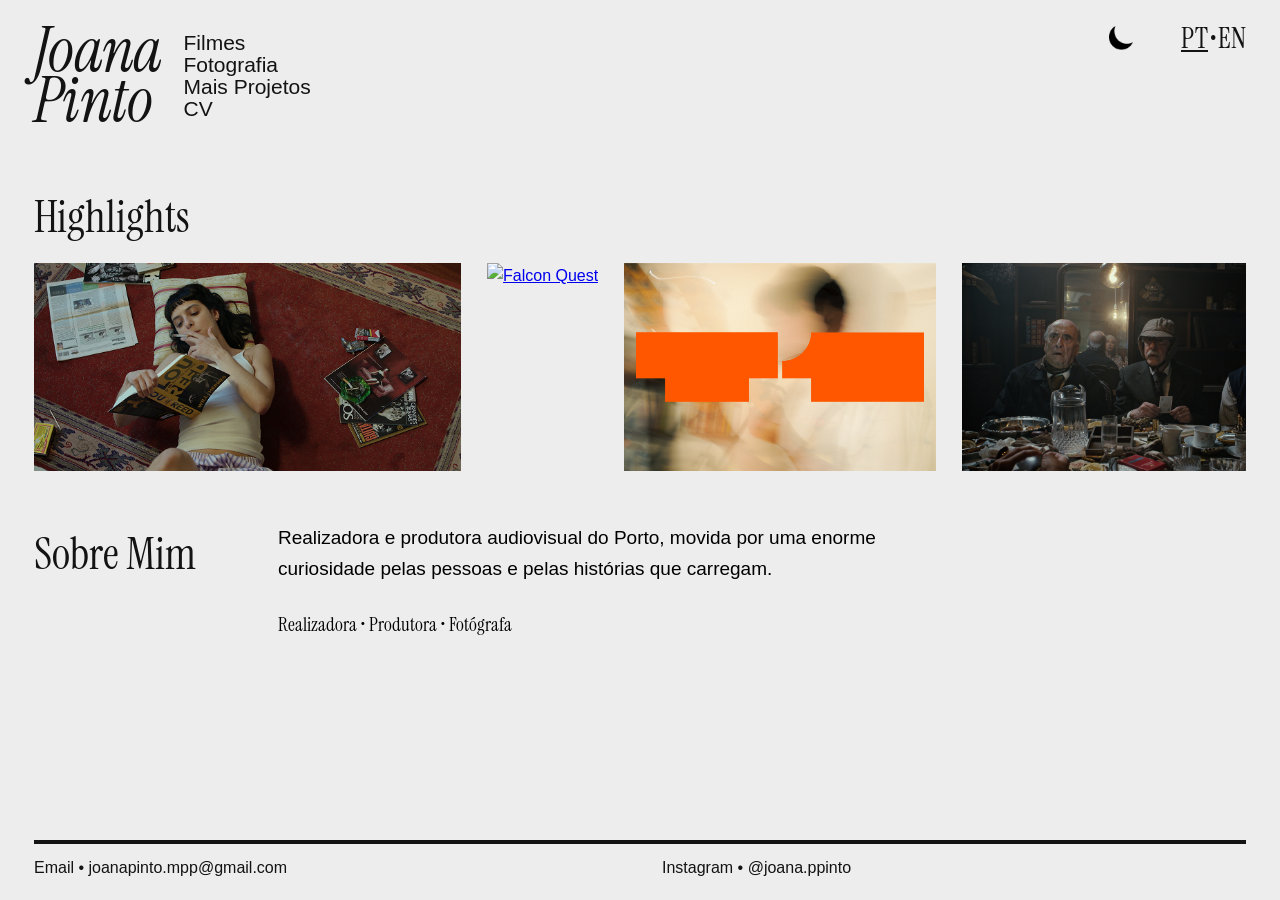
==== commit e9df1823: "translation change + highlight section created" ====
--- a/index.html
+++ b/index.html
@@ -39,6 +39,26 @@
         </header>
 
         <main>
+            <section class="highlights" aria-labelledby="highlights-title">
+                <h1 id="highlights-title" data-i18n="home.highlightsTitle">Highlights</h1>
+                <div class="highlights-track">
+                    <a class="highlight-card" href="pages/filme-projeto-1.html" aria-label="Entre Nós">
+                        <img src="assets/images/projectcovers/entrenos.png" alt="Entre Nós" loading="eager" decoding="async">
+                    </a>
+                    <a class="highlight-card" href="pages/falcon-quest.html" aria-label="Falcon Quest">
+                        <img src="assets/images/falconquest/1.jpg" alt="Falcon Quest" loading="lazy" decoding="async">
+                    </a>
+                    <a class="highlight-card" href="pages/t1-jams.html" aria-label="T1 Jams">
+                        <img src="assets/images/t1/t1cover.png" alt="T1 Jams" loading="lazy" decoding="async">
+                    </a>
+                    <a class="highlight-card" href="pages/filme-projeto-3.html" aria-label="Today Is The Day!">
+                        <img src="assets/images/todayistheday/capa.jpeg" alt="Today Is The Day!" loading="lazy" decoding="async">
+                    </a>
+                    <a class="highlight-card" href="pages/porto-post-doc.html" aria-label="Porto/Post/Doc">
+                        <img src="assets/images/ppd/CAPA.jpg" alt="Porto/Post/Doc" loading="lazy" decoding="async">
+                    </a>
+                </div>
+            </section>
             <section class="about" id="sobre">
                 <h1 data-i18n="home.aboutTitle">Sobre Mim</h1>
                 <div class="about-columns">
--- a/styles/styles.css
+++ b/styles/styles.css
@@ -29,7 +29,7 @@
 	min-height: 100vh;
 	display: flex;
 	line-height: 1.6;
-	transition: background-color var(--theme-transition), color var(--theme-transition);
+	transition: background-color var(--theme-transition);
 }
 
 body.theme-dark,
@@ -188,10 +188,58 @@
 .home-page .about {
 	width: 100%;
 	margin-left: 0;
-	margin-top: 135px;
+	margin-top: 48px;
 	padding-left: 0;
 	grid-template-columns: minmax(140px, 220px) minmax(360px, 720px);
 	gap: 24px;
+}
+
+.home-page main {
+	padding-bottom: 64px;
+}
+
+.highlights {
+	margin-top: 72px;
+	overflow: hidden;
+}
+
+.highlights h1 {
+	font-family: "Instrument Serif", "Times New Roman", serif;
+	font-size: 44px;
+	font-weight: 400;
+	line-height: 1;
+}
+
+.highlights-track {
+	display: flex;
+	gap: 26px;
+	overflow-x: auto;
+	margin-top: 24px;
+	padding-bottom: 4px;
+	scrollbar-width: none;
+}
+
+.highlights-track::-webkit-scrollbar {
+	display: none;
+}
+
+.highlight-card {
+	display: block;
+	flex: 0 0 auto;
+	height: 208px;
+	transition: opacity 180ms ease-in-out;
+}
+
+.highlight-card:hover,
+.highlight-card:focus-visible {
+	opacity: 0.78;
+}
+
+.highlight-card img {
+	display: block;
+	width: auto;
+	height: 100%;
+	object-fit: cover;
 }
 
 .home-page .about h1 {
@@ -288,10 +336,6 @@
 	border-bottom: 0;
 }
 
-.fotografia-page .films-list {
-	padding-bottom: 28px;
-}
-
 .films-list-title {
 	font-family: "Instrument Serif", "Times New Roman", serif;
 	font-size: 64px;
@@ -310,6 +354,7 @@
 	border-bottom: var(--rule-thickness) solid var(--ink);
 }
 
+
 .filmes-page .film-row {
 	grid-template-columns: 270px minmax(220px, 280px) minmax(240px, 1fr);
 }
@@ -325,7 +370,9 @@
 }
 
 
-.filmes-page .film-thumb {
+
+.filmes-page .film-thumb,
+.fotografia-page .film-thumb {
 	height: auto;
 	aspect-ratio: 618 / 301;
 }
@@ -337,7 +384,9 @@
 	line-height: 1;
 }
 
-.filmes-page .film-name {
+
+.filmes-page .film-name,
+.fotografia-page .film-name {
 	font-size: 42px;
 	white-space: nowrap;
 }
@@ -356,7 +405,13 @@
 	line-height: 1.05;
 }
 
-.filmes-page .project-subtitle {
+.t1-jams-page .project-subtitle {
+	margin-bottom: 12px;
+}
+
+
+.filmes-page .project-subtitle,
+.fotografia-page .project-subtitle {
 	white-space: nowrap;
 }
 
@@ -377,12 +432,6 @@
 	letter-spacing: 0;
 	max-width: 340px;
 	margin-left: 220px;
-}
-
-.fotografia-page .film-copy {
-	column-count: 2;
-	column-gap: 18px;
-	max-width: 560px;
 }
 
 .film-copy-two-columns {
@@ -432,19 +481,6 @@
 	justify-self: start;
 }
 
-.home-page .site-footer {
-	grid-template-columns: 1fr;
-	gap: 12px;
-}
-
-.home-page .site-footer .site-footer-item:first-child {
-	grid-column: auto;
-}
-
-.home-page .site-footer .site-footer-item:last-child {
-	grid-column: auto;
-}
-
 .project-gallery-page {
 	margin-top: 72px;
 	padding-bottom: 36px;
@@ -452,6 +488,19 @@
 
 .analogicos-page .films-list-title {
 	margin-bottom: 34px;
+}
+
+.falcon-quest-page .films-list-title {
+	margin-bottom: 34px;
+}
+
+.falcon-quest-page .project-copy-columns {
+	margin-top: 0;
+	margin-bottom: 44px;
+}
+
+.falcon-quest-page .analog-gallery {
+	margin-top: 0;
 }
 
 .film-project-page {
@@ -489,6 +538,19 @@
 	display: grid;
 	grid-template-columns: repeat(4, minmax(0, 1fr));
 	gap: 10px;
+}
+
+.film-detail-stills-scrollable {
+	display: flex;
+	overflow-x: auto;
+	scroll-snap-type: x proximity;
+	scrollbar-width: thin;
+}
+
+.film-detail-stills-scrollable .film-detail-still {
+	flex: 0 0 calc((100% - 30px) / 4);
+	min-width: 0;
+	scroll-snap-align: start;
 }
 
 .film-detail-still {
@@ -565,6 +627,37 @@
 	font-weight: 400;
 	font-style: italic;
 	line-height: 1;
+}
+
+.ppd-page .ppd-hero {
+	display: grid;
+	grid-template-columns: minmax(0, 1.15fr) minmax(320px, 0.85fr);
+	gap: 28px;
+	align-items: start;
+	margin-top: 14px;
+	margin-bottom: 44px;
+}
+
+.ppd-page .ppd-capa-wrap {
+	margin-top: 0;
+	width: 100%;
+	max-width: none;
+}
+
+.ppd-page .ppd-meta {
+	margin-top: 0;
+	grid-template-columns: 1fr;
+	gap: 18px;
+}
+
+.ppd-page .ppd-copy-columns {
+	grid-template-columns: 1fr;
+	gap: 16px;
+}
+
+.ppd-page .ppd-copy-columns .film-detail-copy {
+	font-size: 18px;
+	line-height: 1.28;
 }
 
 .back-to-top {
@@ -686,6 +779,11 @@
 	align-items: start;
 }
 
+.t1-jams-page .project-copy-columns {
+	margin-top: 0;
+	margin-bottom: 44px;
+}
+
 .project-copy {
 	font-size: 20px;
 	line-height: 1.3;
@@ -847,7 +945,7 @@
 
 body.theme-animated,
 body.theme-animated * {
-	transition: color var(--theme-transition), border-color var(--theme-transition), background-color var(--theme-transition), opacity var(--theme-transition), outline-color var(--theme-transition);
+	transition: background-color var(--theme-transition);
 }
 
 @media (max-width: 900px) {
@@ -872,6 +970,22 @@
 		gap: 1px;
 	}
 
+	body.home-page main {
+		padding-bottom: 64px;
+	}
+
+	.filme-projeto-page main,
+	.project-gallery-page,
+	.projetos-page .films-list {
+		padding-bottom: 56px;
+	}
+
+	.header-tools {
+		width: 100%;
+		justify-content: space-between;
+		gap: 14px;
+	}
+
 	.about {
 		margin-top: 96px;
 		grid-template-columns: 1fr;
@@ -886,6 +1000,18 @@
 		gap: 32px;
 	}
 
+	.highlights {
+		margin-top: 58px;
+	}
+
+	.highlight-card {
+		height: 170px;
+	}
+
+	.home-page .about {
+		margin-top: 44px;
+	}
+
 	.about h1 {
 		font-size: 38px;
 	}
@@ -923,6 +1049,36 @@
 
 	.film-row {
 		grid-template-columns: 220px minmax(120px, 140px) 1fr;
+	}
+
+	.filmes-page .film-row {
+		grid-template-columns: 200px minmax(0, 1fr);
+		gap: 18px;
+	}
+
+	.fotografia-page .film-row {
+		grid-template-columns: 1fr;
+		gap: 8px;
+	}
+
+	.fotografia-page .films-list {
+		padding-bottom: 56px;
+	}
+
+	.filmes-page .film-thumb,
+	.fotografia-page .film-thumb {
+		height: auto;
+		aspect-ratio: 618 / 301;
+	}
+
+	.filmes-page .project-title-group {
+		grid-column: 2;
+	}
+
+	.filmes-page .film-copy {
+		grid-column: 2;
+		margin-left: 0;
+		max-width: none;
 	}
 
 	.film-thumb {
@@ -937,11 +1093,6 @@
 		line-height: 1.2;
 	}
 
-	.fotografia-page .film-copy {
-		column-count: 1;
-		max-width: 300px;
-	}
-
 	.film-copy-two-columns {
 		column-count: 1;
 		max-width: 300px;
@@ -956,12 +1107,26 @@
 		max-width: 100%;
 	}
 
+	.ppd-page .ppd-hero {
+		grid-template-columns: 1fr;
+		gap: 18px;
+		margin-bottom: 32px;
+	}
+
+	.ppd-page .ppd-copy-columns .film-detail-copy {
+		font-size: 16px;
+	}
+
 	.film-detail-copy-columns {
 		grid-template-columns: 1fr;
 	}
 
 	.film-detail-stills {
 		grid-template-columns: repeat(2, minmax(0, 1fr));
+	}
+
+	.film-detail-stills-scrollable .film-detail-still {
+		flex-basis: calc((100% - 12px) / 2);
 	}
 
 	.film-detail-meta {
@@ -981,11 +1146,13 @@
 	.site-footer {
 		font-size: 20px;
 		gap: 18px;
+		padding-top: 20px;
 	}
 
 	.home-page .site-footer {
 		grid-template-columns: minmax(0, 1fr) minmax(0, 1fr);
 		column-gap: 18px;
+		padding-top: 20px;
 	}
 
 	.home-page .site-footer .site-footer-item:first-child,
@@ -1004,21 +1171,86 @@
 
 @media (max-width: 640px) {
 	.page {
-		padding: 10px 20px 56px;
+		padding: 10px 18px 52px;
 	}
 
 	.brand {
-		flex-direction: column;
+		flex-direction: row;
 		align-items: flex-start;
+		gap: 14px;
+		flex-wrap: nowrap;
+	}
+
+	.brand-name {
+		font-size: 42px;
+		line-height: 0.85;
+	}
+
+	.primary-nav {
+		font-size: 16px;
+		line-height: 1.12;
+		gap: 2px;
+	}
+
+	body.home-page main {
+		padding-bottom: 56px;
+	}
+
+	.filme-projeto-page main,
+	.project-gallery-page,
+	.projetos-page .films-list {
+		padding-bottom: 56px;
 	}
 
 	.header-tools {
 		width: 100%;
 		justify-content: space-between;
+		gap: 14px;
+	}
+
+	.lang-toggle {
+		font-size: 22px;
+	}
+
+	.theme-toggle {
+		width: 26px;
+		height: 26px;
+	}
+
+	.theme-toggle .icon {
+		width: 24px;
+		height: 24px;
+	}
+
+	.theme-toggle .icon-moon {
+		width: 20px;
+		height: 20px;
+		inset: 3px;
 	}
 
 	.about-columns {
 		grid-template-columns: 1fr;
+	}
+
+	.highlights {
+		margin-top: 48px;
+	}
+
+	.highlights h1 {
+		font-size: 34px;
+	}
+
+	.highlights-track {
+		gap: 14px;
+		margin-top: 16px;
+	}
+
+	.highlight-card {
+		height: 150px;
+	}
+
+	.home-page .about {
+		margin-top: 32px;
 	}
 
 	.about-columns p {
@@ -1033,10 +1265,6 @@
 		font-size: 16px;
 	}
 
-	.page-title {
-		font-size: 44px;
-	}
-
 	.filmes-brand {
 		gap: 10px;
 	}
@@ -1047,42 +1275,66 @@
 
 	.film-project-page,
 	.project-gallery-page {
-		margin-top: 44px;
+		margin-top: 36px;
 	}
 
 	.films-list-title {
-		font-size: 36px;
-		margin-bottom: 8px;
+		font-size: 32px;
+		margin-bottom: 10px;
 	}
 
 	.project-subtitle {
-		font-size: 18px;
+		font-size: 16px;
 	}
 
 	.film-row {
 		grid-template-columns: 1fr;
-		gap: 10px;
+		gap: 8px;
+		padding: 10px 0;
+	}
+
+	.filmes-page .film-row {
+		grid-template-columns: 1fr;
+		gap: 8px;
+	}
+
+	.filmes-page .project-title-group,
+	.filmes-page .film-copy,
+	.fotografia-page .project-title-group,
+	.fotografia-page .film-copy {
+		grid-column: auto;
 	}
 
 	.film-thumb {
-		height: 230px;
+		height: 200px;
 	}
 
 
 	.film-name {
-		font-size: 38px;
+		font-size: 32px;
+		white-space: normal;
+	}
+
+	.filmes-page .film-name,
+	.fotografia-page .film-name {
+		font-size: 32px;
+		white-space: normal;
+	}
+
+	.filmes-page .project-subtitle,
+	.fotografia-page .project-subtitle {
+		white-space: normal;
 	}
 
 	.film-copy {
-		font-size: 16px;
+		font-size: 15px;
 		max-width: none;
 		margin-left: 0;
 		line-height: 1.15;
 	}
 
-	.fotografia-page .film-copy {
-		column-count: 1;
-		max-width: none;
+	.fotografia-page .films-list {
+		padding-bottom: 56px;
 	}
 
 	.film-copy-two-columns {
@@ -1090,36 +1342,97 @@
 		max-width: none;
 	}
 
+	.project-title-group {
+		gap: 4px;
+	}
+
+	.project-copy-columns {
+		margin: 12px 0 22px;
+		gap: 12px;
+	}
+
+	.project-copy {
+		font-size: 16px;
+		line-height: 1.35;
+	}
+
+	.project-gallery-intro {
+		margin: 12px 0 22px;
+		font-size: 16px;
+	}
+
 	.film-detail {
+		margin-top: 22px;
+	}
+
+	.film-detail-meta {
 		margin-top: 26px;
 	}
 
 	.film-detail-title {
-		font-size: 38px;
+		font-size: 32px;
 	}
 
 	.film-detail-copy {
 		font-size: 15px;
+		max-width: none;
 		line-height: 1.2;
 	}
 
+	.ppd-page .ppd-hero {
+		margin-top: 10px;
+		gap: 14px;
+		margin-bottom: 24px;
+	}
+
+	.ppd-page .ppd-copy-columns .film-detail-copy {
+		font-size: 15px;
+	}
+
+	.film-detail-copy-columns {
+		grid-template-columns: 1fr;
+		gap: 12px;
+	}
+
 	.film-detail-thumbs {
 		grid-template-columns: 1fr;
 	}
 
 	.film-detail-stills {
 		grid-template-columns: 1fr;
+		gap: 12px;
+	}
+
+	.film-detail-credits {
+		font-size: 18px;
+		margin-top: 12px;
+	}
+
+	.film-detail-capa-wrap {
+		margin-top: 36px;
+		width: 100%;
+		max-width: 100%;
+	}
+
+	.film-detail-backstage {
+		margin-top: 36px;
+	}
+
+	.film-detail-subsection-title {
+		font-size: 32px;
 	}
 
 	.site-footer {
-		font-size: 16px;
-		line-height: 1.2;
-		grid-template-columns: 1fr;
-		gap: 10px;
+		font-size: 15px;
+		line-height: 1.25;
+		grid-template-columns: 1fr;
+		gap: 8px;
+		padding-top: 20px;
 	}
 
 	.home-page .site-footer {
 		grid-template-columns: 1fr;
+		padding-top: 20px;
 	}
 
 	.home-page .site-footer .site-footer-item:first-child,
@@ -1129,10 +1442,38 @@
 
 	.site-footer-item {
 		white-space: normal;
+		overflow-wrap: anywhere;
 	}
 
 	.analog-gallery {
 		grid-template-columns: 1fr;
+		gap: 12px;
+	}
+
+	.coppelia-video-stack {
+		gap: 12px;
+		margin-bottom: 12px;
+	}
+
+	.coppelia-video-grid {
+		grid-template-columns: 1fr;
+		gap: 12px;
+	}
+
+	.lightbox {
+		padding: 16px;
+	}
+
+	.lightbox-image,
+	.lightbox-video {
+		max-width: 92vw;
+		max-height: 72vh;
+	}
+
+	.lightbox-empty {
+		min-width: min(600px, 84vw);
+		min-height: min(340px, 56vw);
+		font-size: 18px;
 	}
 
 	.lightbox-control {
@@ -1152,3 +1493,64 @@
 		height: 38px;
 	}
 }
+
+@media (max-width: 480px) {
+	.page {
+		padding: 8px 16px 48px;
+	}
+
+	.brand-name {
+		font-size: 36px;
+	}
+
+	.primary-nav {
+		font-size: 15px;
+	}
+
+	.films-list {
+		margin-top: 54px;
+	}
+
+	.films-list-title {
+		font-size: 30px;
+	}
+
+	.film-name {
+		font-size: 30px;
+	}
+
+	.film-copy {
+		font-size: 14px;
+	}
+
+	.film-detail-title {
+		font-size: 30px;
+	}
+
+	.film-detail-copy,
+	.project-copy,
+	.project-gallery-intro {
+		font-size: 15px;
+	}
+
+	.film-thumb {
+		height: 180px;
+	}
+
+	.site-footer {
+		font-size: 14px;
+	}
+
+	.lightbox-control.prev {
+		left: 10px;
+	}
+
+	.lightbox-control.next {
+		right: 10px;
+	}
+
+	.lightbox-control.close {
+		top: 10px;
+		right: 10px;
+	}
+}
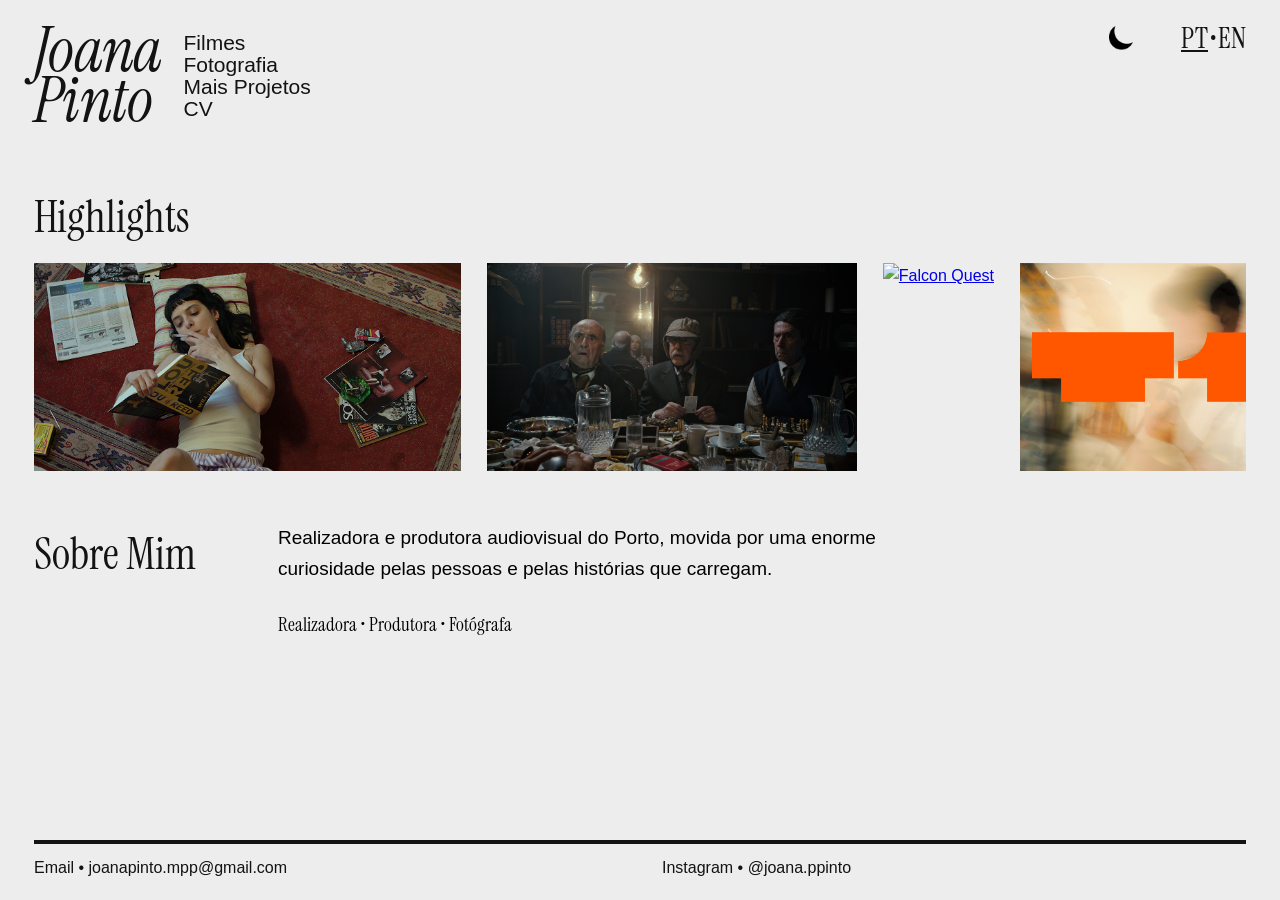
==== commit 5cb9f9a8: "highlight pos change" ====
--- a/index.html
+++ b/index.html
@@ -45,14 +45,14 @@
                     <a class="highlight-card" href="pages/filme-projeto-1.html" aria-label="Entre Nós">
                         <img src="assets/images/projectcovers/entrenos.png" alt="Entre Nós" loading="eager" decoding="async">
                     </a>
+                    <a class="highlight-card" href="pages/filme-projeto-3.html" aria-label="Today Is The Day!">
+                        <img src="assets/images/todayistheday/capa.jpeg" alt="Today Is The Day!" loading="lazy" decoding="async">
+                    </a>
                     <a class="highlight-card" href="pages/falcon-quest.html" aria-label="Falcon Quest">
                         <img src="assets/images/falconquest/1.jpg" alt="Falcon Quest" loading="lazy" decoding="async">
                     </a>
                     <a class="highlight-card" href="pages/t1-jams.html" aria-label="T1 Jams">
                         <img src="assets/images/t1/t1cover.png" alt="T1 Jams" loading="lazy" decoding="async">
-                    </a>
-                    <a class="highlight-card" href="pages/filme-projeto-3.html" aria-label="Today Is The Day!">
-                        <img src="assets/images/todayistheday/capa.jpeg" alt="Today Is The Day!" loading="lazy" decoding="async">
                     </a>
                     <a class="highlight-card" href="pages/porto-post-doc.html" aria-label="Porto/Post/Doc">
                         <img src="assets/images/ppd/CAPA.jpg" alt="Porto/Post/Doc" loading="lazy" decoding="async">
